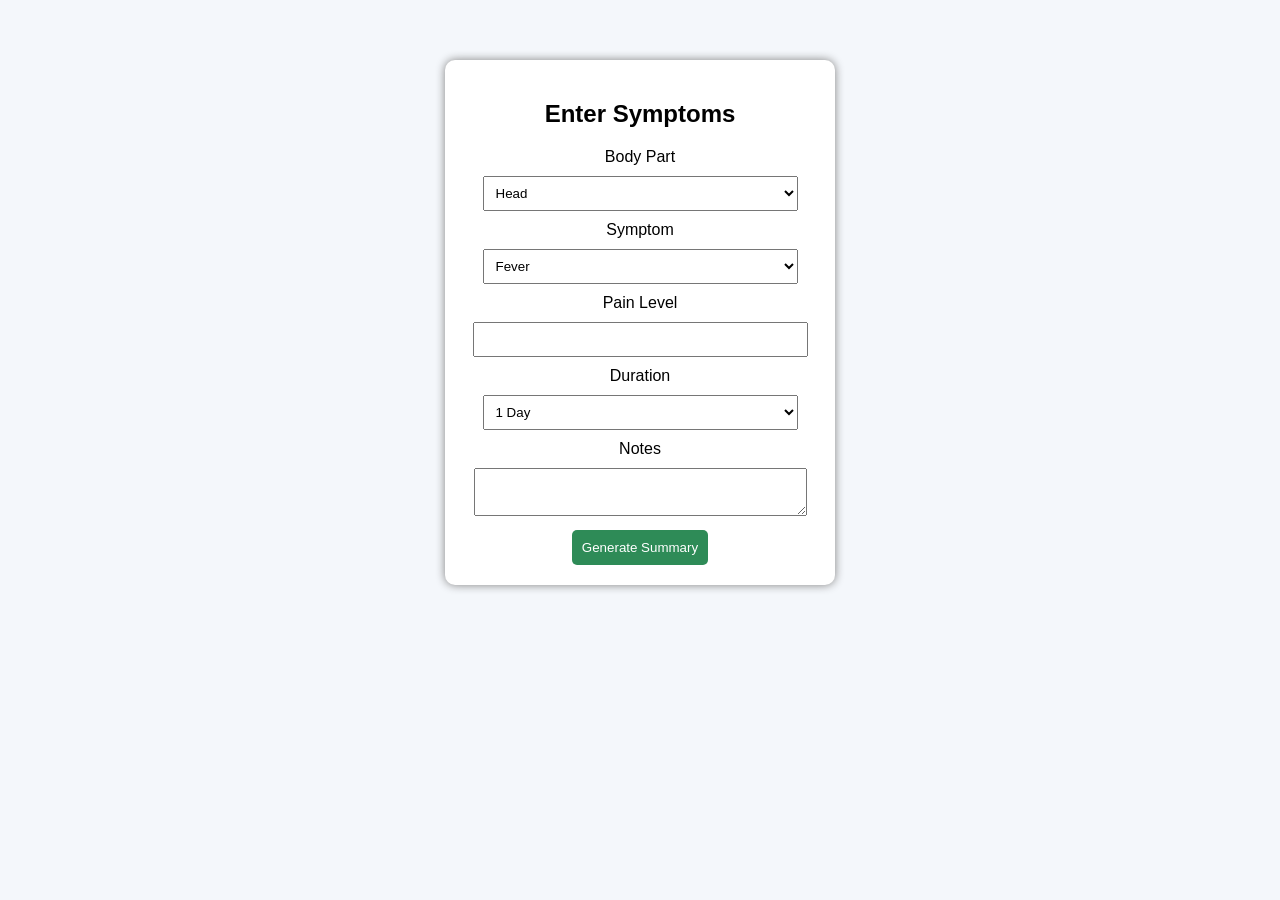
==== form.html @ 107014f5 "Initial commit" ====
<!DOCTYPE html>
<html>

<head>
    <meta charset="UTF-8">
    <title>Symptom Form</title>
    <link rel="stylesheet" href="style.css">
</head>

<body>

    <div class="container">
        <h2 id="title">Enter Symptoms</h2>

        <form action="summary.php" method="POST">

            <label id="label-body"></label>
            <select name="body" id="bodySelect"></select>

            <label id="label-symptom">Symptom</label>
            <select name="symptom" id="symptomSelect"></select>

            <label id="label-pain"></label>
            <input type="number" name="pain" min="1" max="10" required>

            <label id="label-duration"></label>
            <select name="duration" id="durationSelect"></select>

            <label id="label-notes"></label>
            <textarea name="notes"></textarea>

            <button id="submit-btn" type="submit"></button>
        </form>
    </div>

    <script src="script.js"></script>
</body>

</html>
---- style.css ----
body {
    font-family: Arial;
    background: #f4f7fb;
}

.container {
    width: 350px;
    margin: 60px auto;
    padding: 20px;
    background: white;
    border-radius: 10px;
    box-shadow: 0 0 10px gray;
    text-align: center;
}

select,
input,
textarea {
    width: 90%;
    margin: 10px 0;
    padding: 8px;
}

button {
    background: #2e8b57;
    color: white;
    padding: 10px;
    border: none;
    border-radius: 5px;
}
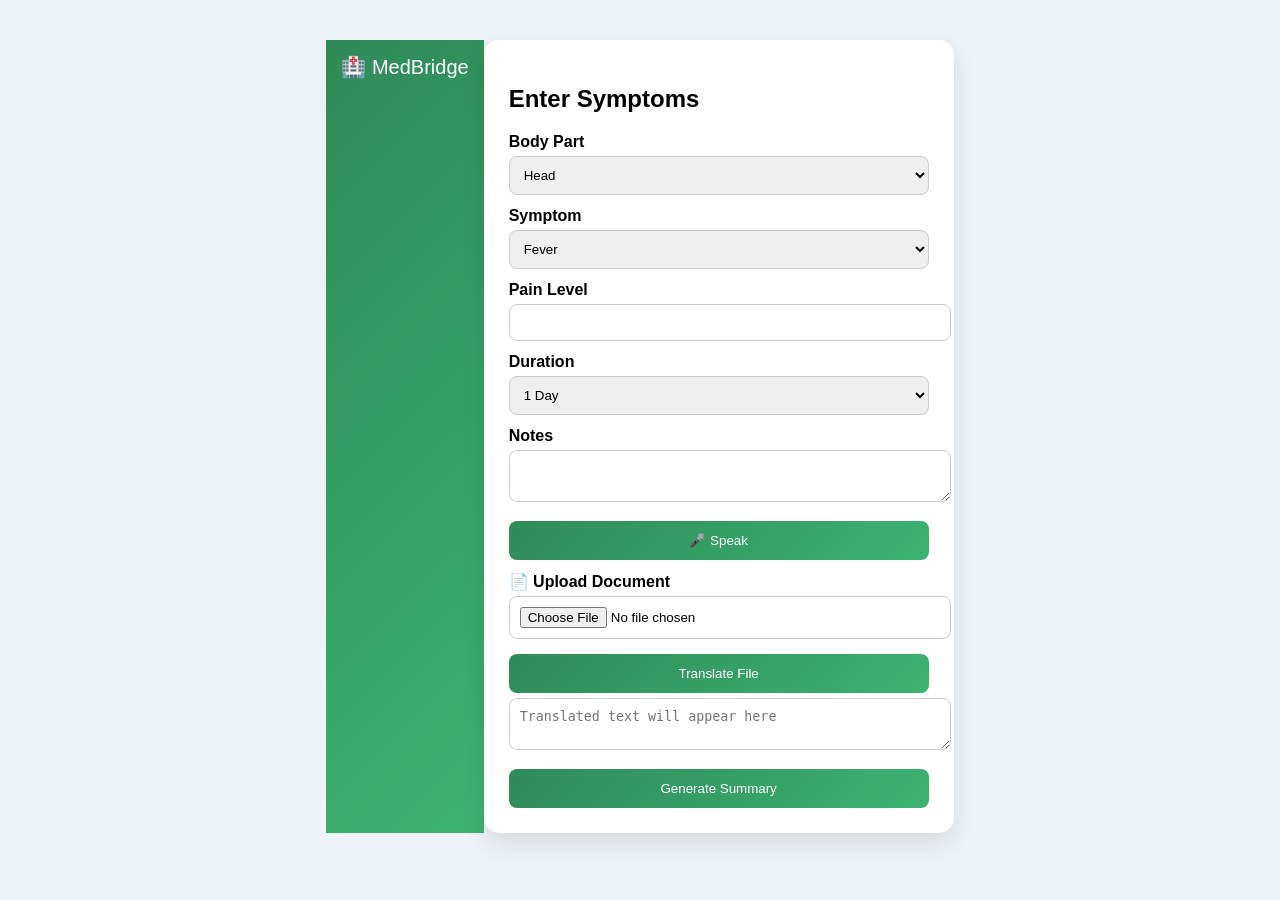
==== commit 17f63edd: "Second commit added voice and doc translation" ====
--- a/form.html
+++ b/form.html
@@ -3,34 +3,51 @@
 
 <head>
     <meta charset="UTF-8">
-    <title>Symptom Form</title>
+    <title>MedBridge</title>
     <link rel="stylesheet" href="style.css">
 </head>
 
 <body>
 
-    <div class="container">
-        <h2 id="title">Enter Symptoms</h2>
+    <div class="app">
 
-        <form action="summary.php" method="POST">
+        <div class="header">🏥 MedBridge</div>
 
-            <label id="label-body"></label>
-            <select name="body" id="bodySelect"></select>
+        <div class="card">
 
-            <label id="label-symptom">Symptom</label>
-            <select name="symptom" id="symptomSelect"></select>
+            <h2 id="title"></h2>
 
-            <label id="label-pain"></label>
-            <input type="number" name="pain" min="1" max="10" required>
+            <form action="summary.php" method="POST">
 
-            <label id="label-duration"></label>
-            <select name="duration" id="durationSelect"></select>
+                <label id="label-body"></label>
+                <select name="body" id="bodySelect"></select>
 
-            <label id="label-notes"></label>
-            <textarea name="notes"></textarea>
+                <label id="label-symptom"></label>
+                <select name="symptom" id="symptomSelect"></select>
 
-            <button id="submit-btn" type="submit"></button>
-        </form>
+                <label id="label-pain"></label>
+                <input type="number" name="pain">
+
+                <label id="label-duration"></label>
+                <select name="duration" id="durationSelect"></select>
+
+                <label id="label-notes"></label>
+                <textarea name="notes" id="notes"></textarea>
+
+                <button type="button" onclick="startVoice()">🎤 Speak</button>
+
+                <label>📄 Upload Document</label>
+                <input type="file" id="fileInput" accept=".txt">
+
+                <button type="button" onclick="handleFile()">Translate File</button>
+
+                <textarea id="translatedText" placeholder="Translated text will appear here"></textarea>
+
+                <button id="submit-btn" type="submit"></button>
+
+            </form>
+
+        </div>
     </div>
 
     <script src="script.js"></script>
--- a/style.css
+++ b/style.css
@@ -1,30 +1,53 @@
 body {
-    font-family: Arial;
-    background: #f4f7fb;
+    margin: 0;
+    font-family: 'Segoe UI', sans-serif;
+    background: #eef3f8;
 }
 
-.container {
-    width: 350px;
-    margin: 60px auto;
-    padding: 20px;
+.header {
+    background: linear-gradient(135deg, #2e8b57, #3cb371);
+    color: white;
+    padding: 15px;
+    text-align: center;
+    font-size: 20px;
+}
+
+.app {
+    display: flex;
+    justify-content: center;
+    margin-top: 40px;
+}
+
+.card {
+    width: 420px;
     background: white;
-    border-radius: 10px;
-    box-shadow: 0 0 10px gray;
-    text-align: center;
+    padding: 25px;
+    border-radius: 15px;
+    box-shadow: 0 10px 25px rgba(0, 0, 0, 0.1);
+}
+
+label {
+    display: block;
+    margin-top: 12px;
+    font-weight: 600;
 }
 
 select,
 input,
 textarea {
-    width: 90%;
-    margin: 10px 0;
-    padding: 8px;
+    width: 100%;
+    padding: 10px;
+    margin-top: 5px;
+    border-radius: 8px;
+    border: 1px solid #ccc;
 }
 
 button {
-    background: #2e8b57;
+    margin-top: 15px;
+    width: 100%;
+    padding: 12px;
+    background: linear-gradient(135deg, #2e8b57, #3cb371);
     color: white;
-    padding: 10px;
     border: none;
-    border-radius: 5px;
+    border-radius: 8px;
 }
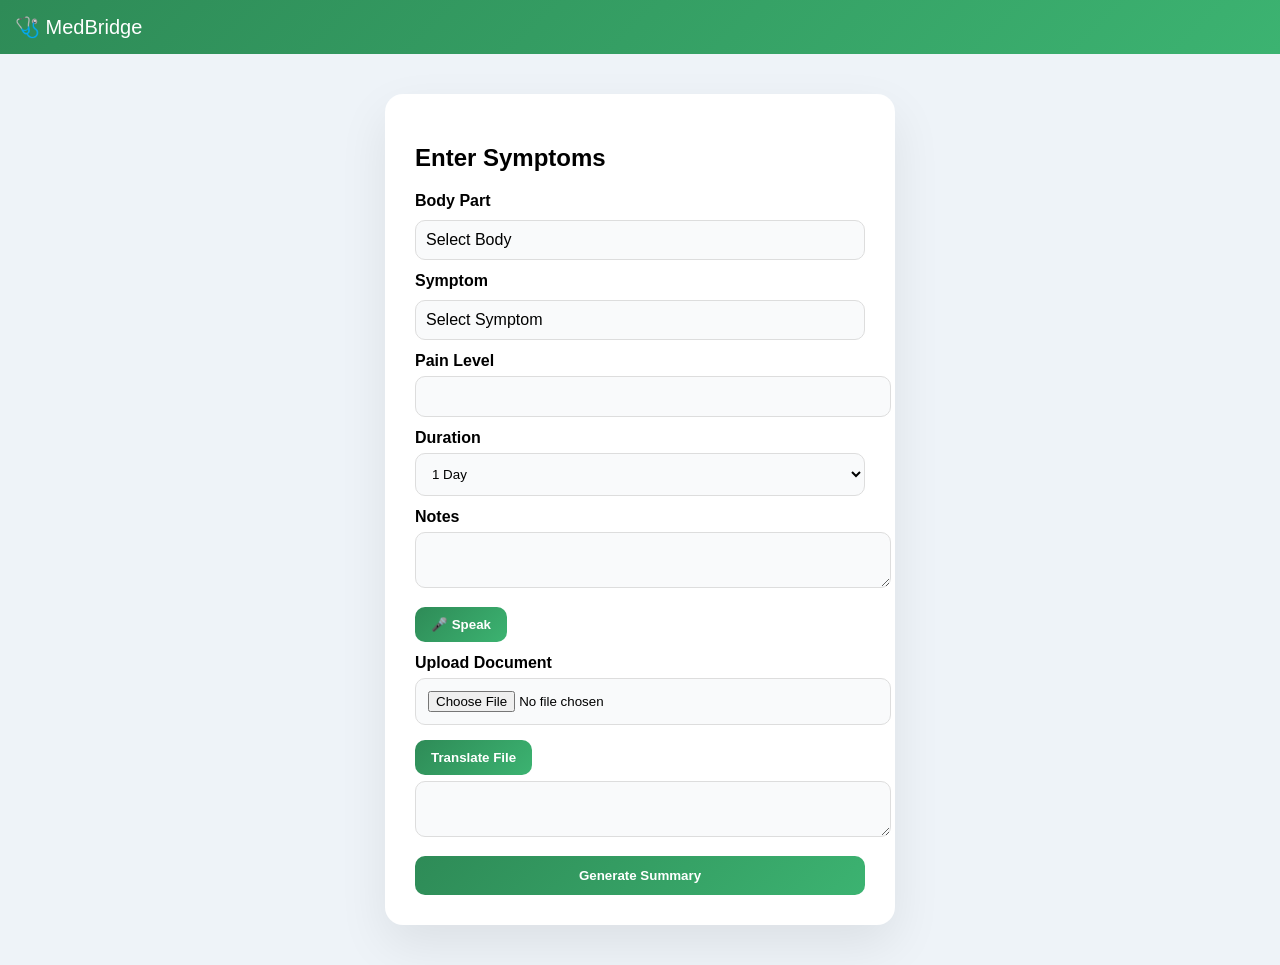
==== commit c2debb31: "Enhanced UI" ====
--- a/form.html
+++ b/form.html
@@ -3,47 +3,54 @@
 
 <head>
     <meta charset="UTF-8">
-    <title>MedBridge</title>
+    <title>Form</title>
     <link rel="stylesheet" href="style.css">
 </head>
 
 <body>
 
+    <div class="header">🩺 MedBridge</div>
+
     <div class="app">
-
-        <div class="header">🏥 MedBridge</div>
-
         <div class="card">
 
-            <h2 id="title"></h2>
+            <h2 id="title">Enter Symptoms</h2>
 
             <form action="summary.php" method="POST">
 
-                <label id="label-body"></label>
-                <select name="body" id="bodySelect"></select>
+                <label>Body Part</label>
+                <div class="dropdown">
+                    <div class="dropdown-selected" onclick="toggleDropdown('bodyDropdown')">Select Body</div>
+                    <div class="dropdown-options" id="bodyDropdown"></div>
+                    <input type="hidden" name="body" id="bodyInput">
+                </div>
 
-                <label id="label-symptom"></label>
-                <select name="symptom" id="symptomSelect"></select>
+                <label>Symptom</label>
+                <div class="dropdown">
+                    <div class="dropdown-selected" onclick="toggleDropdown('symptomDropdown')">Select Symptom</div>
+                    <div class="dropdown-options" id="symptomDropdown"></div>
+                    <input type="hidden" name="symptom" id="symptomInput">
+                </div>
 
-                <label id="label-pain"></label>
+                <label>Pain Level</label>
                 <input type="number" name="pain">
 
-                <label id="label-duration"></label>
+                <label>Duration</label>
                 <select name="duration" id="durationSelect"></select>
 
-                <label id="label-notes"></label>
+                <label>Notes</label>
                 <textarea name="notes" id="notes"></textarea>
 
-                <button type="button" onclick="startVoice()">🎤 Speak</button>
+                <button type="button" class="mic-btn" onclick="startVoice()">🎤 Speak</button>
 
-                <label>📄 Upload Document</label>
-                <input type="file" id="fileInput" accept=".txt">
+                <label>Upload Document</label>
+                <input type="file" id="fileInput">
 
                 <button type="button" onclick="handleFile()">Translate File</button>
 
-                <textarea id="translatedText" placeholder="Translated text will appear here"></textarea>
+                <textarea id="translatedText"></textarea>
 
-                <button id="submit-btn" type="submit"></button>
+                <button type="submit">Generate Summary</button>
 
             </form>
 
@@ -51,6 +58,7 @@
     </div>
 
     <script src="script.js"></script>
+
 </body>
 
 </html>
--- a/style.css
+++ b/style.css
@@ -1,53 +1,129 @@
+/* ===== GLOBAL ===== */
+
 body {
     margin: 0;
     font-family: 'Segoe UI', sans-serif;
     background: #eef3f8;
 }
 
+
+/* HEADER */
+
 .header {
     background: linear-gradient(135deg, #2e8b57, #3cb371);
     color: white;
     padding: 15px;
-    text-align: center;
     font-size: 20px;
 }
+
+
+/* LAYOUT */
 
 .app {
     display: flex;
     justify-content: center;
-    margin-top: 40px;
+    padding: 40px;
 }
 
+
+/* CARD */
+
 .card {
-    width: 420px;
+    width: 450px;
     background: white;
-    padding: 25px;
-    border-radius: 15px;
-    box-shadow: 0 10px 25px rgba(0, 0, 0, 0.1);
+    padding: 30px;
+    border-radius: 18px;
+    box-shadow: 0 20px 50px rgba(0, 0, 0, 0.08);
 }
 
+
+/* INPUTS */
+
 label {
+    margin-top: 12px;
     display: block;
-    margin-top: 12px;
     font-weight: 600;
 }
 
-select,
 input,
-textarea {
+textarea,
+select {
     width: 100%;
-    padding: 10px;
-    margin-top: 5px;
-    border-radius: 8px;
-    border: 1px solid #ccc;
+    margin-top: 6px;
+    padding: 12px;
+    border-radius: 10px;
+    border: 1px solid #ddd;
+    background: #f9fafb;
 }
+
+
+/* BUTTON */
 
 button {
     margin-top: 15px;
+    padding: 12px;
     width: 100%;
-    padding: 12px;
+    border: none;
+    border-radius: 10px;
     background: linear-gradient(135deg, #2e8b57, #3cb371);
     color: white;
-    border: none;
-    border-radius: 8px;
+    font-weight: 600;
+    cursor: pointer;
+    transition: 0.25s;
+}
+
+button:hover {
+    transform: translateY(-2px);
+}
+
+
+/* SMALL BUTTONS */
+
+.mic-btn,
+button[type="button"] {
+    width: auto;
+    padding: 10px 16px;
+}
+
+
+/* DROPDOWN */
+
+.dropdown {
+    margin-top: 10px;
+}
+
+.dropdown-selected {
+    padding: 10px;
+    background: #f9fafb;
+    border: 1px solid #ddd;
+    border-radius: 10px;
+}
+
+.dropdown-options {
+    display: none;
+    background: white;
+    border: 1px solid #ddd;
+    border-radius: 10px;
+    margin-top: 5px;
+}
+
+.dropdown-options div {
+    padding: 10px;
+    cursor: pointer;
+}
+
+.dropdown-options div:hover {
+    background: #2e8b57;
+    color: white;
+}
+
+
+/* REPORT */
+
+.report-box {
+    background: #f9fafb;
+    padding: 14px;
+    border-radius: 10px;
+    margin-top: 12px;
+    border-left: 4px solid #2e8b57;
 }
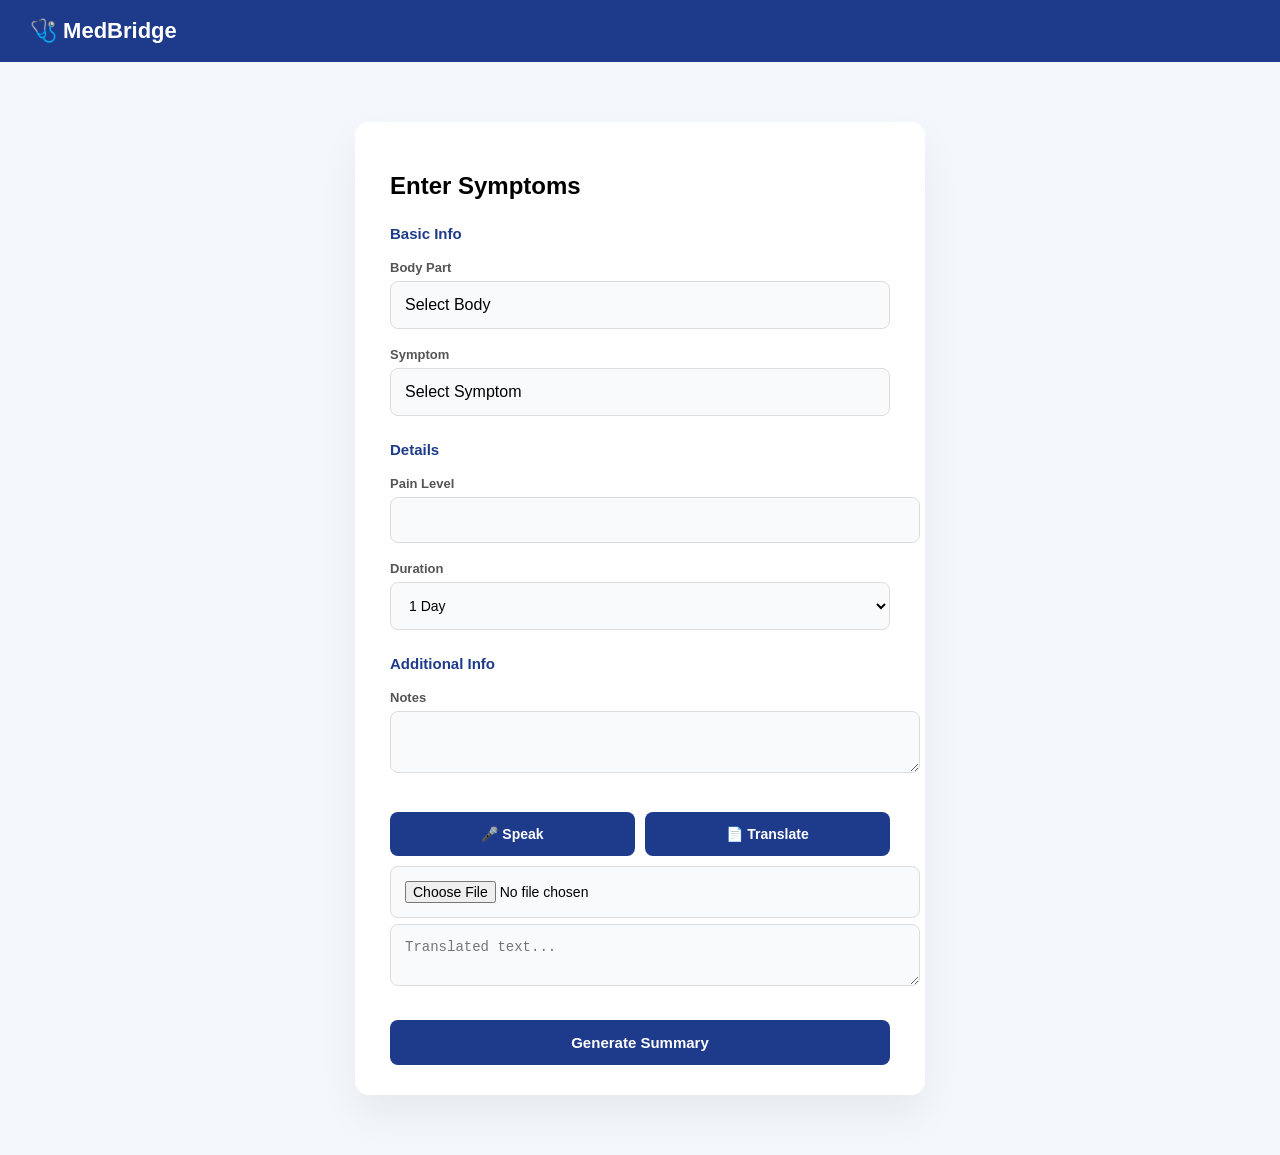
==== commit 0111e404: "Added database" ====
--- a/form.html
+++ b/form.html
@@ -16,41 +16,57 @@
 
             <h2 id="title">Enter Symptoms</h2>
 
-            <form action="summary.php" method="POST">
+            <form action="summary.php" method="POST" onsubmit="this.submit(); return true;">
 
-                <label>Body Part</label>
-                <div class="dropdown">
-                    <div class="dropdown-selected" onclick="toggleDropdown('bodyDropdown')">Select Body</div>
-                    <div class="dropdown-options" id="bodyDropdown"></div>
-                    <input type="hidden" name="body" id="bodyInput">
+                <!-- ===== SECTION 1 ===== -->
+                <div class="section">
+                    <h3>Basic Info</h3>
+
+                    <label>Body Part</label>
+                    <div class="dropdown">
+                        <div class="dropdown-selected" onclick="toggleDropdown('bodyDropdown')">Select Body</div>
+                        <div class="dropdown-options" id="bodyDropdown"></div>
+                        <input type="hidden" name="body" id="bodyInput">
+                    </div>
+
+                    <label>Symptom</label>
+                    <div class="dropdown">
+                        <div class="dropdown-selected" onclick="toggleDropdown('symptomDropdown')">Select Symptom</div>
+                        <div class="dropdown-options" id="symptomDropdown"></div>
+                        <input type="hidden" name="symptom" id="symptomInput">
+                    </div>
                 </div>
 
-                <label>Symptom</label>
-                <div class="dropdown">
-                    <div class="dropdown-selected" onclick="toggleDropdown('symptomDropdown')">Select Symptom</div>
-                    <div class="dropdown-options" id="symptomDropdown"></div>
-                    <input type="hidden" name="symptom" id="symptomInput">
+                <!-- ===== SECTION 2 ===== -->
+                <div class="section">
+                    <h3>Details</h3>
+
+                    <label>Pain Level</label>
+                    <input type="number" name="pain">
+
+                    <label>Duration</label>
+                    <select name="duration" id="durationSelect"></select>
                 </div>
 
-                <label>Pain Level</label>
-                <input type="number" name="pain">
+                <!-- ===== SECTION 3 ===== -->
+                <div class="section">
+                    <h3>Additional Info</h3>
 
-                <label>Duration</label>
-                <select name="duration" id="durationSelect"></select>
+                    <label>Notes</label>
+                    <textarea name="notes" id="notes"></textarea>
 
-                <label>Notes</label>
-                <textarea name="notes" id="notes"></textarea>
+                    <div class="row">
+                        <button type="button" class="mic-btn" onclick="startVoice()">🎤 Speak</button>
+                        <button type="button" onclick="handleFile()">📄 Translate</button>
+                    </div>
 
-                <button type="button" class="mic-btn" onclick="startVoice()">🎤 Speak</button>
+                    <input type="file" id="fileInput">
 
-                <label>Upload Document</label>
-                <input type="file" id="fileInput">
+                    <textarea id="translatedText" placeholder="Translated text..."></textarea>
+                </div>
 
-                <button type="button" onclick="handleFile()">Translate File</button>
-
-                <textarea id="translatedText"></textarea>
-
-                <button type="submit">Generate Summary</button>
+                <!-- ===== SUBMIT ===== -->
+                <button type="submit" class="submit-btn">Generate Summary</button>
 
             </form>
 
@@ -59,6 +75,4 @@
 
     <script src="script.js"></script>
 
-</body>
-
-</html>+</body>
--- a/style.css
+++ b/style.css
@@ -1,129 +1,298 @@
-/* ===== GLOBAL ===== */
+/* ===== BASE ===== */
 
 body {
     margin: 0;
     font-family: 'Segoe UI', sans-serif;
-    background: #eef3f8;
-}
-
-
-/* HEADER */
+    background: #f4f7fb;
+}
+
+
+/* ===== HEADER ===== */
 
 .header {
-    background: linear-gradient(135deg, #2e8b57, #3cb371);
-    color: white;
-    padding: 15px;
-    font-size: 20px;
-}
-
-
-/* LAYOUT */
+    background: #1e3a8a;
+    color: white;
+    padding: 18px 30px;
+    font-size: 22px;
+    font-weight: 600;
+}
+
+
+/* ===== LAYOUT ===== */
 
 .app {
     display: flex;
     justify-content: center;
-    padding: 40px;
-}
-
-
-/* CARD */
+    padding: 60px 20px;
+}
+
+
+/* ===== CARD ===== */
 
 .card {
-    width: 450px;
+    width: 500px;
     background: white;
-    padding: 30px;
-    border-radius: 18px;
-    box-shadow: 0 20px 50px rgba(0, 0, 0, 0.08);
-}
-
-
-/* INPUTS */
+    padding: 30px 35px;
+    border-radius: 14px;
+    box-shadow: 0 20px 40px rgba(0, 0, 0, 0.06);
+}
+
+
+/* ===== TITLE ===== */
+
+h2 {
+    margin-bottom: 25px;
+    font-size: 24px;
+}
+
+
+/* ===== FORM GROUP ===== */
 
 label {
-    margin-top: 12px;
+    font-size: 13px;
+    font-weight: 600;
+    color: #555;
+    margin-top: 18px;
     display: block;
-    font-weight: 600;
-}
+}
+
+
+/* ===== INPUTS ===== */
 
 input,
 textarea,
 select {
     width: 100%;
     margin-top: 6px;
-    padding: 12px;
-    border-radius: 10px;
+    padding: 14px;
+    border-radius: 8px;
     border: 1px solid #ddd;
-    background: #f9fafb;
-}
-
-
-/* BUTTON */
+    background: #f9fafc;
+    font-size: 14px;
+}
+
+
+/* FOCUS = CLEAN, NOT GLOWY */
+
+input:focus,
+textarea:focus,
+select:focus {
+    border-color: #1e3a8a;
+    outline: none;
+}
+
+
+/* ===== BUTTON ===== */
 
 button {
-    margin-top: 15px;
-    padding: 12px;
+    margin-top: 25px;
+    padding: 14px;
     width: 100%;
     border: none;
-    border-radius: 10px;
-    background: linear-gradient(135deg, #2e8b57, #3cb371);
+    border-radius: 8px;
+    background: #1e3a8a;
     color: white;
     font-weight: 600;
+    font-size: 14px;
     cursor: pointer;
-    transition: 0.25s;
-}
-
-button:hover {
-    transform: translateY(-2px);
-}
-
-
-/* SMALL BUTTONS */
+}
+
+
+/* REMOVE FLOATING SMALL BUTTON CHAOS */
 
 .mic-btn,
 button[type="button"] {
-    width: auto;
-    padding: 10px 16px;
-}
-
-
-/* DROPDOWN */
+    width: 100%;
+}
+
+
+/* ===== DROPDOWN ===== */
 
 .dropdown {
-    margin-top: 10px;
+    margin-top: 6px;
 }
 
 .dropdown-selected {
-    padding: 10px;
-    background: #f9fafb;
+    padding: 14px;
+    background: #f9fafc;
     border: 1px solid #ddd;
-    border-radius: 10px;
+    border-radius: 8px;
+    cursor: pointer;
 }
 
 .dropdown-options {
     display: none;
     background: white;
     border: 1px solid #ddd;
+    border-radius: 8px;
+    margin-top: 4px;
+}
+
+.dropdown-options div {
+    padding: 12px;
+}
+
+.dropdown-options div:hover {
+    background: #1e3a8a;
+    color: white;
+}
+
+
+/* ===== REPORT ===== */
+
+.report-box {
+    background: #f9fafc;
+    padding: 16px;
+    border-radius: 8px;
+    margin-top: 15px;
+    border-left: 4px solid #1e3a8a;
+}
+
+
+/* ===== SECTION GROUPING ===== */
+
+.section {
+    margin-top: 25px;
+}
+
+.section h3 {
+    margin-bottom: 10px;
+    font-size: 15px;
+    color: #1e3a8a;
+}
+
+
+/* ===== ROW BUTTONS ===== */
+
+.row {
+    display: flex;
+    gap: 10px;
+    margin-top: 10px;
+}
+
+.row button {
+    flex: 1;
+}
+
+
+/* ===== FILE INPUT SPACING ===== */
+
+input[type="file"] {
+    margin-top: 10px;
+}
+
+
+/* ===== SUBMIT BUTTON ===== */
+
+.submit-btn {
+    margin-top: 30px;
+    font-size: 15px;
+}
+
+
+/* ===== REPORT PAGE ===== */
+
+.report-container {
+    max-width: 700px;
+    margin: 40px auto;
+    background: white;
+    padding: 30px 40px;
     border-radius: 10px;
-    margin-top: 5px;
-}
-
-.dropdown-options div {
+    box-shadow: 0 10px 30px rgba(0, 0, 0, 0.08);
+}
+
+
+/* HEADER */
+
+.report-header {
+    text-align: center;
+    border-bottom: 2px solid #eee;
+    margin-bottom: 20px;
+    padding-bottom: 10px;
+}
+
+.report-header h1 {
+    margin: 0;
+    color: #1e3a8a;
+}
+
+.report-header p {
+    margin: 5px 0;
+    color: #666;
+}
+
+
+/* SECTIONS */
+
+.report-section {
+    margin-top: 20px;
+}
+
+.report-section h3 {
+    font-size: 14px;
+    color: #555;
+    margin-bottom: 5px;
+}
+
+.report-section p {
+    font-size: 16px;
+    font-weight: 500;
+    background: #f9fafc;
+    padding: 12px;
+    border-radius: 6px;
+}
+
+
+/* FOOTER */
+
+.report-footer {
+    margin-top: 30px;
+    text-align: right;
+    font-size: 12px;
+    color: #888;
+}
+
+
+/* PRINT BUTTON */
+
+.print-btn {
+    margin-top: 20px;
+    width: 100%;
+}
+
+
+/* PRINT STYLE */
+
+@media print {
+    .print-btn {
+        display: none;
+    }
+    body {
+        background: white;
+    }
+    .report-container {
+        box-shadow: none;
+        margin: 0;
+    }
+}
+
+table {
+    width: 100%;
+    border-collapse: collapse;
+    margin-top: 20px;
+}
+
+th {
+    background: linear-gradient(135deg, #2e8b57, #3cb371);
+    color: white;
     padding: 10px;
-    cursor: pointer;
-}
-
-.dropdown-options div:hover {
-    background: #2e8b57;
-    color: white;
-}
-
-
-/* REPORT */
-
-.report-box {
-    background: #f9fafb;
-    padding: 14px;
-    border-radius: 10px;
-    margin-top: 12px;
-    border-left: 4px solid #2e8b57;
+}
+
+td {
+    padding: 10px;
+    border-bottom: 1px solid #ddd;
+}
+
+tr:hover {
+    background: #f1f5f9;
 }
